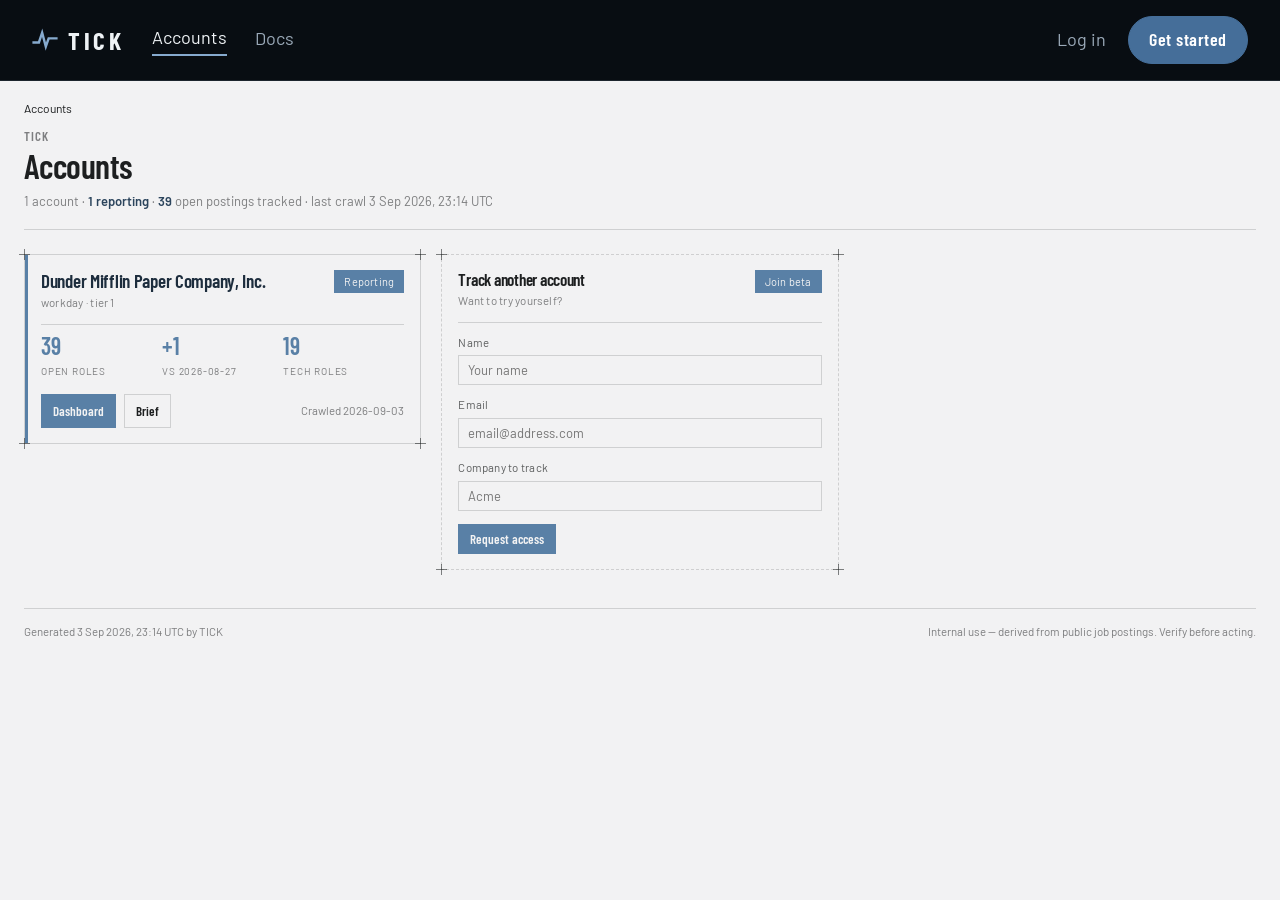
==== infra/site-static/demo/index.html @ 87855d36 "Refactor code structure for improved readability and maintainability" ====
<!DOCTYPE html>
<html lang="en">
<head>
<meta charset="utf-8">
<meta name="viewport" content="width=device-width, initial-scale=1">
<title>Demo | TICK</title>
<meta name="description" content="TICK tracks hiring signals across 1 account — 39 open postings, 1 reporting.">
<meta name="color-scheme" content="light">
<meta name="theme-color" content="#080d12">
<meta name="robots" content="noindex, nofollow">
<meta property="og:type" content="website">
<meta property="og:site_name" content="TICK">
<meta property="og:title" content="TICK — accounts">
<meta property="og:description" content="TICK tracks hiring signals across 1 account — 39 open postings, 1 reporting.">
<meta name="twitter:card" content="summary">
<link rel="icon" href="data:image/svg+xml,%3Csvg xmlns='http://www.w3.org/2000/svg' viewBox='0 0 32 32'%3E%3Cstyle%3E.p%7Bstroke:%23456e99%7D@media(prefers-color-scheme:dark)%7B.p%7Bstroke:%2386aace%7D%7D%3C/style%3E%3Cpath class='p' d='M2 19h6.5l4-12 4.5 17 3.5-10H30' fill='none' stroke-width='3' stroke-linejoin='miter' stroke-linecap='square'/%3E%3C/svg%3E">
<link rel="preconnect" href="https://fonts.googleapis.com">
<link rel="preconnect" href="https://fonts.gstatic.com" crossorigin>
<link rel="stylesheet" href="https://fonts.googleapis.com/css2?family=Barlow:wght@400;500;700&amp;family=Barlow+Condensed:wght@400;600&amp;display=swap">
<style>
:root{
  color-scheme:light;
  --color-bg:#f2f2f3;--color-surface:#e9e9ea;--color-text:#1d1f20;
  --color-accent:#5980a6;--color-divider:color-mix(in srgb,#1d1f20 16%,transparent);
  --color-accent-100:#eef6ff;--color-accent-700:#416180;--color-accent-800:#2c455d;--color-accent-900:#1d2d3d;
  --color-neutral-100:#f5f5f8;--color-neutral-500:#98989b;--color-neutral-800:#424244;
  --font-heading:"Barlow Condensed",system-ui,sans-serif;--font-body:"Barlow",system-ui,sans-serif;
}
*,*::before,*::after{box-sizing:border-box}
/* the UA rule for [hidden] is display:none, but any author display wins over it —
   .pager's display:flex kept the pager on screen after JS had hidden it */
[hidden]{display:none!important}
body{margin:0;background:var(--color-bg);color:var(--color-text);font-family:var(--font-body);font-size:15px;line-height:1.55}
h1,h2,h3,h4,h5,h6{font-family:var(--font-heading);font-weight:600;line-height:1.12;letter-spacing:-.015em;margin:0}
h6{font-size:13px;letter-spacing:.08em;text-transform:uppercase}
a{color:var(--color-accent);text-underline-offset:3px}
:focus-visible{outline:2px solid var(--color-accent);outline-offset:2px}
.text-muted{color:color-mix(in srgb,var(--color-text) 55%,transparent)}
.visually-hidden{position:absolute;width:1px;height:1px;margin:-1px;padding:0;overflow:hidden;
  clip:rect(0 0 0 0);clip-path:inset(50%);white-space:nowrap;border:0}
.skip-link{position:absolute;left:8px;top:-48px;z-index:10;padding:9px 14px;background:var(--color-accent-900);
  color:#fff;text-decoration:none;font-family:var(--font-heading);font-weight:600;font-size:14px;transition:top .12s}
.skip-link:focus{top:8px}
/* page title block: an eyebrow line above the h1, so the heading order stays h1 -> h2 */
.eyebrow{font-family:var(--font-heading);font-weight:600;font-size:13px;letter-spacing:.08em;
  text-transform:uppercase;line-height:1.12;margin:0}
.section-label{font-size:13px;letter-spacing:.08em;text-transform:uppercase}
.wrap{max-width:1280px;margin:0 auto;padding:0 24px 60px}
.wrap.narrow{max-width:940px}
/* menu bar: cloned from /tick (static), colors pinned to that page's palette */
.nav{display:flex;align-items:center;gap:28px;padding:16px 32px;
  background:#080d12;border-bottom:1px solid rgba(158,186,214,.14);margin-bottom:0;flex-wrap:wrap}
.nav-brand{display:inline-flex;align-items:center;gap:10px;font-family:var(--font-heading);font-weight:700;font-size:25px;letter-spacing:.14em;color:#eef2f5}
.nav-brand svg{display:block;width:26px;height:26px;flex:none;color:#86aace}
.nav-tabs{display:flex;align-items:center;gap:28px;flex-wrap:wrap}
.nav-tabs a{color:#9aa9b8;text-decoration:none;font-size:18px;padding-bottom:2px}
.nav-tabs a:hover{color:#eef2f5}
.nav-tabs a[aria-current='page']{color:#eef2f5;border-bottom:2px solid #86aace}
.nav-auth{margin-left:auto;display:flex;align-items:center;gap:20px}
.nav-login{font-family:var(--font-body);font-size:18px;color:#9aa9b8;background:none;border:0;padding:6px 2px;cursor:pointer;text-decoration:none;display:inline-block}
.nav-login:hover{color:#eef2f5}
.nav-cta{font-family:var(--font-heading);font-weight:600;font-size:18px;letter-spacing:.03em;text-decoration:none;
  background:#456e99;border:1px solid #456e99;border-radius:999px;padding:9px 20px;color:#fff}
.nav-cta:hover{background:#86aace;border-color:#86aace;color:#05061a}
.nav :focus-visible{outline-color:#eef2f5}
.nav :focus-visible{outline-color:#fff}
.crumb{display:flex;gap:8px;align-items:center;flex-wrap:wrap;font-size:12px;color:color-mix(in srgb,var(--color-text) 50%,transparent);margin:18px 0 12px}
.hdr{display:flex;align-items:flex-end;justify-content:space-between;gap:20px;flex-wrap:wrap;padding-bottom:18px;border-bottom:1px solid var(--color-divider)}
.blueprint{position:relative;border:1px solid var(--color-divider)}
.blueprint>.corner{position:absolute;width:11px;height:11px;color:color-mix(in srgb,var(--color-text) 55%,transparent)}
.blueprint>.corner::before,.blueprint>.corner::after{content:"";position:absolute;background:currentColor}
.blueprint>.corner::before{left:5px;top:0;width:1px;height:100%}
.blueprint>.corner::after{top:5px;left:0;width:100%;height:1px}
.blueprint>.corner.tl{top:-6px;left:-6px}.blueprint>.corner.tr{top:-6px;right:-6px}
.blueprint>.corner.bl{bottom:-6px;left:-6px}.blueprint>.corner.br{bottom:-6px;right:-6px}
.card{padding:15px 16px}
.tag{display:inline-flex;align-items:center;font-size:11px;letter-spacing:.02em;padding:3px 10px}
.row-flags{display:flex;flex-wrap:wrap;gap:5px;margin-top:5px}
.tag-flag{font-size:10px;padding:2px 8px}
.tag-accent{background:var(--color-accent-100);color:var(--color-accent-800)}
.tag-neutral{background:var(--color-neutral-100);color:var(--color-neutral-800)}
.tag-outline{border:1px solid var(--color-accent);color:var(--color-accent)}
.btn{display:inline-flex;align-items:center;justify-content:center;gap:7px;cursor:pointer;text-decoration:none;font-family:var(--font-heading);font-weight:600;font-size:14px;padding:8px 14px;border:1px solid var(--color-divider);background:transparent;color:var(--color-text)}
.btn-primary{background:var(--color-accent);color:var(--color-bg);border-color:var(--color-accent)}
.btn-primary:hover{background:var(--color-accent-700)}
.btn-secondary:hover{background:color-mix(in srgb,var(--color-text) 7%,transparent)}
.table{width:100%;border-collapse:collapse;font-size:13.5px}
.table th{text-align:left;font-size:11px;letter-spacing:.08em;text-transform:uppercase;color:color-mix(in srgb,var(--color-text) 60%,transparent);padding:8px;border-bottom:1px solid var(--color-divider)}
.table td{padding:8px;border-bottom:1px solid color-mix(in srgb,var(--color-text) 8%,transparent);vertical-align:top}
.table tbody tr:hover{background:color-mix(in srgb,var(--color-text) 4%,transparent)}
.stack-grid{display:grid;grid-template-columns:repeat(2,1fr);gap:14px}
.stack-row{display:flex;justify-content:space-between;gap:10px;font-size:13px}
.stat-row{display:flex;border-top:1px solid var(--color-divider);margin-top:12px}
.stat{flex:1;padding:9px 0 0}
.stat b{display:block;font-family:var(--font-heading);font-weight:600;font-size:24px;line-height:1}
.stat span{font-size:10px;letter-spacing:.08em;text-transform:uppercase;color:color-mix(in srgb,var(--color-text) 55%,transparent)}
.right-col{display:flex;flex-direction:column;gap:14px}
.grid{display:grid;grid-template-columns:7fr 4fr;gap:24px;margin-top:24px;align-items:start}
/* a grid item defaults to min-width:auto, so it refuses to shrink below the
   widest thing inside it — the roles table then pushed the whole page sideways
   instead of scrolling inside its own overflow-x container */
.grid>*,.right-col>*{min-width:0}
.grid.narrative{grid-template-columns:1fr 268px}
.cite{color:var(--color-accent-700);font-size:11px}
.prose p{margin:0 0 14px;font-size:15.5px;line-height:1.7;max-width:62ch}
.bar-track{height:6px;background:color-mix(in srgb,var(--color-text) 8%,transparent)}
.bar-fill{height:100%;background:var(--color-accent)}
.crumb a{color:inherit;text-decoration:none}
.crumb a:hover{color:var(--color-accent)}
/* min() keeps a 330px track from overflowing a 320px phone */
.acct-grid{display:grid;grid-template-columns:repeat(auto-fill,minmax(min(330px,100%),1fr));gap:20px;margin-top:24px;align-items:start}
.acct-head{display:flex;justify-content:space-between;align-items:flex-start;gap:12px}
.acct-name{font-family:var(--font-heading);font-weight:600;font-size:19px;line-height:1.15}
.acct-meta{font-size:11.5px;letter-spacing:.02em;margin-top:2px;overflow-wrap:anywhere}
.acct-grid>.card{display:flex;flex-direction:column}
/* inset rather than a real border: a 3px left border would shift the card's
   contents 2px and pull the blueprint corner marks out of alignment */
.acct-grid>.card.is-reporting{box-shadow:inset 3px 0 0 var(--color-accent)}
.acct-grid .stat b{color:var(--color-accent)}
.acct-grid .is-reporting .acct-name{color:var(--color-accent-900)}
.tag-solid{background:var(--color-accent);color:var(--color-bg)}
.acct-lede b{color:var(--color-accent-800);font-weight:600}
.acct-foot{display:flex;gap:8px;align-items:center;flex-wrap:wrap;margin-top:auto;padding-top:13px}
.btn-sm{font-size:13px;padding:6px 11px}
.acct-note{font-size:11.5px;line-height:1.5;margin:13px 0 0}
.chart-wrap{position:relative;margin:10px 0 4px}
.ch-svg{display:block;width:100%;height:auto;overflow:visible}
.ch-grid{stroke:color-mix(in srgb,var(--color-text) 13%,transparent);stroke-width:1;vector-effect:non-scaling-stroke}
.ch-line{fill:none;stroke:var(--color-accent);stroke-width:2;stroke-linejoin:round;stroke-linecap:round;vector-effect:non-scaling-stroke}
.ch-area{fill:var(--color-accent);opacity:.10}
.ch-hot{fill:var(--color-accent);stroke:var(--color-bg);stroke-width:2}
.ch-hair{stroke:color-mix(in srgb,var(--color-text) 32%,transparent);stroke-width:1;vector-effect:non-scaling-stroke}
.ch-tick{fill:color-mix(in srgb,var(--color-text) 55%,transparent);font-family:var(--font-body);font-size:10px;font-variant-numeric:tabular-nums}
.ch-hit{cursor:crosshair}
.ch-hit:focus-visible{outline:2px solid var(--color-accent);outline-offset:2px}
.spark{display:block;width:100%;height:auto;margin:8px 0 6px;overflow:visible}
.chart-tip{position:absolute;top:0;pointer-events:none;background:var(--color-bg);
  border:1px solid var(--color-divider);padding:5px 8px;font-size:11.5px;line-height:1.35;white-space:nowrap;z-index:2}
.chart-tip b{display:block;font-family:var(--font-heading);font-size:14px;color:var(--color-text)}
.chart-tip span{color:color-mix(in srgb,var(--color-text) 55%,transparent)}
.chart-tbl{margin-top:2px}
.chart-tbl summary{font-size:11px;color:color-mix(in srgb,var(--color-text) 55%,transparent);cursor:pointer}
.chart-tbl table{width:100%;border-collapse:collapse;margin-top:7px;font-size:11.5px}
.chart-tbl th,.chart-tbl td{text-align:left;padding:2px 0;border-bottom:1px solid var(--color-divider)}
.chart-tbl .num{text-align:right;font-variant-numeric:tabular-nums}
.acct-add{border-style:dashed}
.acct-add .acct-name{font-size:17px}
.acct-add label,.acct-add .acct-cmd-label{display:block;font-size:11.5px;letter-spacing:.02em;margin:11px 0 4px;
  color:color-mix(in srgb,var(--color-text) 70%,transparent)}
.acct-add input{font-family:var(--font-body);font-size:13px;padding:6px 9px;width:100%;
  background:var(--color-bg);color:var(--color-text);border:1px solid var(--color-divider)}
.acct-add input:focus-visible{outline:2px solid var(--color-accent);outline-offset:-1px}
.acct-add .acct-cmd-label{margin-bottom:0}
.acct-add code{display:block;font-size:11.5px;line-height:1.5;padding:9px 10px;margin-top:12px;
  font-family:ui-monospace,SFMono-Regular,"SF Mono",Menlo,Consolas,monospace;
  overflow-x:auto;white-space:pre;background:color-mix(in srgb,var(--color-text) 5%,transparent)}
.tbl-head{display:flex;align-items:center;justify-content:space-between;gap:14px;flex-wrap:wrap;margin-bottom:12px}
.tbl-controls{display:flex;align-items:center;gap:12px;flex-wrap:wrap}
.tbl-controls input[type=search]{font-family:var(--font-body);font-size:13px;padding:6px 10px;width:230px;max-width:100%;
  background:var(--color-bg);color:var(--color-text);border:1px solid var(--color-divider)}
.tbl-controls input[type=search]:focus-visible{outline:2px solid var(--color-accent);outline-offset:-1px}
.chk{display:inline-flex;align-items:center;gap:6px;font-size:12.5px;cursor:pointer;color:color-mix(in srgb,var(--color-text) 70%,transparent)}
.tbl-empty{margin:0;padding:14px;font-size:12.5px}
.pager{display:flex;align-items:center;gap:12px;margin-top:11px;flex-wrap:wrap}
.pager #page-status{font-size:12px;font-variant-numeric:tabular-nums}
.pager button[disabled]{opacity:.4;cursor:default}
.site-foot{border-top:1px solid var(--color-divider);margin-top:38px;padding-top:14px;
  display:flex;justify-content:space-between;gap:14px;flex-wrap:wrap;font-size:11.5px;line-height:1.5}
@media (max-width:980px){.grid,.grid.narrative{grid-template-columns:1fr}.stack-grid{grid-template-columns:1fr}}
@media (max-width:620px){
  .wrap{padding:0 16px 44px}
  .nav{gap:16px;padding:12px 20px}
  .nav-tabs{display:none}
  .nav-auth{gap:14px}
  .tbl-controls input[type=search]{width:100%}
  .hdr h1{font-size:26px!important}
}
@media (prefers-reduced-motion:reduce){
  *,*::before,*::after{animation-duration:.01ms!important;animation-iteration-count:1!important;
    transition-duration:.01ms!important;scroll-behavior:auto!important}
}
@media print{
  .nav,.skip-link,.crumb,.btn,.tbl-controls,.pager,.chart-tbl{display:none!important}
  body{background:#fff;font-size:11.5pt}
  .wrap{max-width:none;padding:0}
  .grid,.grid.narrative{grid-template-columns:1fr;gap:14px}
  .blueprint{border-color:#bbb}
  .prose p{max-width:none}
  a{color:inherit;text-decoration:none}
  .card,.blueprint{break-inside:avoid}
  tr,.site-foot{break-inside:avoid}
}
</style>
</head>
<body>
<a class="skip-link" href="#main">Skip to content</a>
<div class="nav"><a class="nav-brand" href="/" style="text-decoration:none"><svg viewBox="0 0 32 32" aria-hidden="true" focusable="false"><path d="M2 19h6.5l4-12 4.5 17 3.5-10H30" fill="none" stroke="currentColor" stroke-width="3" stroke-linejoin="miter" stroke-linecap="square"/></svg><span>TICK</span></a><div class="nav-tabs"><a href="/demo/" aria-current="page">Accounts</a><a href="/docs">Docs</a></div>
  <div class="nav-auth">
    <a class="nav-login" href="/login">Log in</a>
    <a class="nav-cta" href="/#access">Get started</a>
  </div>
</div>
<div class="wrap">
  <div class="crumb"><span style="color:var(--color-text)">Accounts</span></div>
  <main id="main">
  <div class="hdr">
    <div><p class="eyebrow text-muted">TICK</p><h1 style="font-size:34px;margin:3px 0">Accounts</h1>
      <p class="text-muted acct-lede" style="margin:6px 0 0;font-size:13px">1 account &middot; <b>1 reporting</b> &middot; <b>39</b> open postings tracked &middot; last crawl 3 Sep 2026, 23:14 UTC</p></div>
  </div>
  <div class="acct-grid"><div class="card blueprint is-reporting"><i class="corner tl"></i><i class="corner tr"></i><i class="corner bl"></i><i class="corner br"></i><div class="acct-head"><div><h2 class="acct-name">Dunder Mifflin Paper Company, Inc.</h2><div class="acct-meta text-muted">workday &middot; tier 1</div></div><span class="tag tag-solid" style="white-space:nowrap">Reporting</span></div><div class="stat-row"><div class="stat"><b>39</b><span>Open roles</span></div><div class="stat"><b>+1</b><span>vs 2026-08-27</span></div><div class="stat"><b>19</b><span>Tech roles</span></div></div><div class="acct-foot"><a class="btn btn-primary btn-sm" href="/demo/dunder-mifflin/dashboard">Dashboard</a><a class="btn btn-secondary btn-sm" href="/demo/dunder-mifflin/brief">Brief</a><span class="text-muted" style="margin-left:auto;font-size:11.5px">Crawled 2026-09-03</span></div></div><div class="card blueprint acct-add"><i class="corner tl"></i><i class="corner tr"></i><i class="corner bl"></i><i class="corner br"></i><div class="acct-head"><div><h2 class="acct-name">Track another account</h2><div class="acct-meta text-muted">Want to try yourself?</div></div><span class="tag tag-solid" style="white-space:nowrap">Join beta</span></div><div style="border-top:1px solid var(--color-divider);margin-top:12px"></div><form id="acct-form" novalidate><label for="acct-name-in">Name</label><input id="acct-name-in" type="text" placeholder="Your name" autocomplete="name" spellcheck="false" required><label for="acct-email-in">Email</label><input id="acct-email-in" type="email" placeholder="email@address.com" autocomplete="email" spellcheck="false" required><label for="acct-company-in">Company to track</label><input id="acct-company-in" type="text" placeholder="Acme" autocomplete="organization" spellcheck="false" required><div class="acct-foot"><button class="btn btn-primary btn-sm" type="submit" id="acct-submit">Request access</button><span id="acct-status" role="status" aria-live="polite" class="text-muted" style="font-size:11.5px;margin-left:auto"></span></div></form></div></div>
  </main>
  <footer class="site-foot text-muted"><span>Generated 3 Sep 2026, 23:14 UTC by TICK</span><span>Internal use &mdash; derived from public job postings. Verify before acting.</span></footer>
</div>
<script>
(function () {
  // Mirrors Pulp's WaitlistForm: POST {email, name, company, source} to the same
  // join-request endpoint. Only `email` is part of Pulp's contract; the rest ride
  // along, and an opaque response cannot confirm they were stored.
  // The demo is served from sembasolutions.com but the API lives on
  // pulp.sembasolutions.com, which returns no Access-Control-Allow-Origin - so
  // this uses mode:'no-cors'. That forbids a JSON content-type, but the handler
  // calls JSON.parse(event.body) without inspecting Content-Type, so a
  // text/plain body parses fine. The response is opaque by definition, so - as
  // Pulp itself does - any failure is treated the same as success.
  var ENDPOINT = 'https://pulp.sembasolutions.com/api/auth/join-request';
  var form = document.getElementById('acct-form');
  var name = document.getElementById('acct-name-in');
  var mail = document.getElementById('acct-email-in');
  var firm = document.getElementById('acct-company-in');
  var btn  = document.getElementById('acct-submit');
  var out  = document.getElementById('acct-status');
  if (!form || !name || !mail || !firm || !btn || !out) return;

  form.addEventListener('submit', function (e) {
    e.preventDefault();
    var person = name.value.trim();
    if (!person) {
      out.textContent = 'Enter your name.';
      name.focus();
      return;
    }
    var email = mail.value.trim().toLowerCase();
    if (!/^[^\s@]+@[^\s@]+\.[^\s@]+$/.test(email)) {
      out.textContent = 'Enter a valid email address.';
      mail.focus();
      return;
    }
    var company = firm.value.trim();
    if (!company) {
      out.textContent = 'Name the company you want TICK to track.';
      firm.focus();
      return;
    }
    btn.disabled = true; name.disabled = true; mail.disabled = true; firm.disabled = true;
    out.textContent = 'Sending…';
    fetch(ENDPOINT, {
      method: 'POST',
      mode: 'no-cors',
      body: JSON.stringify({ email: email, name: person, company: company, source: 'tick-demo' })
    })['then'](function () {
      // no-cors gives an opaque response, so this only means "the request left
      // the browser" - not that the server recorded it. That is the same
      // guarantee Pulp's own form offers.
      btn.textContent = 'Request received';
      out.textContent = 'You’re on the list ✓';
    })['catch'](function () {
      // A rejection IS meaningful: CSP block, DNS failure, offline, request
      // blocked by an extension. Never report success for one of these - that
      // is how a CSP block masqueraded as a working form.
      btn.disabled = false; name.disabled = false; mail.disabled = false; firm.disabled = false;
      out.textContent = 'Couldn’t send — please try again.';
    });
  });
})();
</script>
</body>
</html>
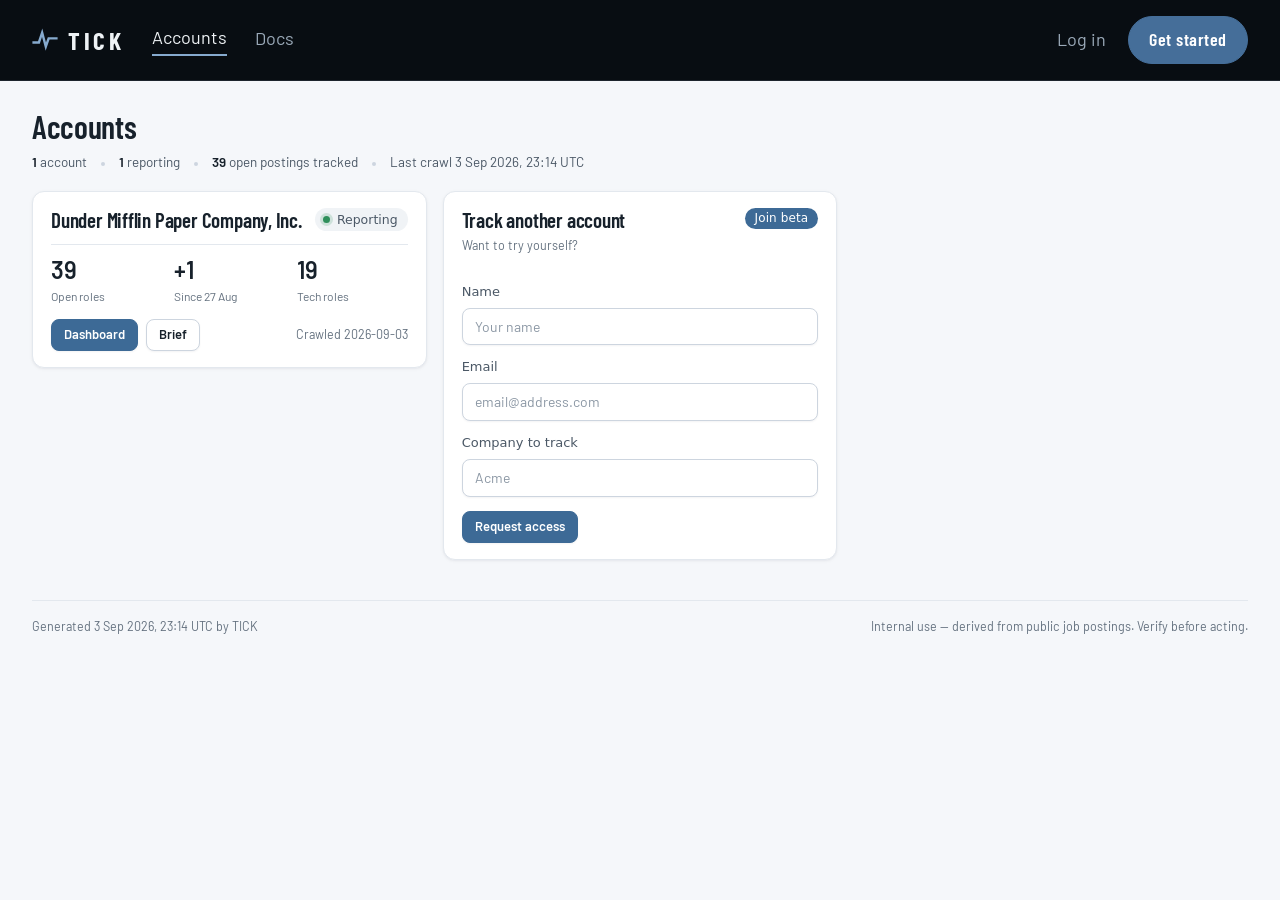
==== commit f6ba98fa: "Restyle /demo to match the app Rebuilt from the same fictional pages in the renderer's new layout an" ====
--- a/infra/site-static/demo/index.html
+++ b/infra/site-static/demo/index.html
@@ -20,34 +20,50 @@
 <style>
 :root{
   color-scheme:light;
-  --color-bg:#f2f2f3;--color-surface:#e9e9ea;--color-text:#1d1f20;
-  --color-accent:#5980a6;--color-divider:color-mix(in srgb,#1d1f20 16%,transparent);
-  --color-accent-100:#eef6ff;--color-accent-700:#416180;--color-accent-800:#2c455d;--color-accent-900:#1d2d3d;
-  --color-neutral-100:#f5f5f8;--color-neutral-500:#98989b;--color-neutral-800:#424244;
+  --color-bg:#f5f7fa;--color-surface:#fff;--color-surface-2:#f8fafc;
+  --color-text:#17212b;--color-text-2:#4b5866;--color-text-3:#64717f;
+  --color-border:#e3e8ee;--color-border-strong:#cdd5df;--color-divider:var(--color-border);
+  --color-accent:#3d6a96;--color-accent-100:#edf3f9;--color-accent-200:#d3e1ee;
+  --color-accent-700:#30577d;--color-accent-800:#264763;--color-accent-900:#1b3349;
+  --color-neutral-100:#f0f3f6;--color-neutral-500:#8b97a4;--color-neutral-800:#3c4652;
+  --color-live:#2f8f5b;--color-review:#c27c1a;
+  --radius:12px;--radius-sm:8px;
+  --shadow-sm:0 1px 2px rgba(16,24,40,.05);
+  --shadow:0 1px 2px rgba(16,24,40,.04),0 1px 4px rgba(16,24,40,.04);
+  --shadow-md:0 6px 18px rgba(16,24,40,.08),0 1px 3px rgba(16,24,40,.05);
+  --shadow-lg:0 24px 56px rgba(16,24,40,.2),0 2px 8px rgba(16,24,40,.06);
+  --ring:0 0 0 3px color-mix(in srgb,var(--color-accent) 24%,transparent);
   --font-heading:"Barlow Condensed",system-ui,sans-serif;--font-body:"Barlow",system-ui,sans-serif;
 }
 *,*::before,*::after{box-sizing:border-box}
 /* the UA rule for [hidden] is display:none, but any author display wins over it —
    .pager's display:flex kept the pager on screen after JS had hidden it */
 [hidden]{display:none!important}
-body{margin:0;background:var(--color-bg);color:var(--color-text);font-family:var(--font-body);font-size:15px;line-height:1.55}
-h1,h2,h3,h4,h5,h6{font-family:var(--font-heading);font-weight:600;line-height:1.12;letter-spacing:-.015em;margin:0}
-h6{font-size:13px;letter-spacing:.08em;text-transform:uppercase}
-a{color:var(--color-accent);text-underline-offset:3px}
+body{margin:0;background:var(--color-bg);color:var(--color-text);font-family:var(--font-body);font-size:15px;line-height:1.55;
+  -webkit-font-smoothing:antialiased;-moz-osx-font-smoothing:grayscale}
+h1,h2,h3,h4,h5,h6{font-family:var(--font-heading);font-weight:600;line-height:1.15;letter-spacing:-.01em;margin:0;text-wrap:balance}
+a{color:var(--color-accent);text-underline-offset:3px;text-decoration-thickness:1px}
+a:hover{color:var(--color-accent-700)}
 :focus-visible{outline:2px solid var(--color-accent);outline-offset:2px}
-.text-muted{color:color-mix(in srgb,var(--color-text) 55%,transparent)}
+.text-muted{color:var(--color-text-3)}
 .visually-hidden{position:absolute;width:1px;height:1px;margin:-1px;padding:0;overflow:hidden;
   clip:rect(0 0 0 0);clip-path:inset(50%);white-space:nowrap;border:0}
-.skip-link{position:absolute;left:8px;top:-48px;z-index:10;padding:9px 14px;background:var(--color-accent-900);
-  color:#fff;text-decoration:none;font-family:var(--font-heading);font-weight:600;font-size:14px;transition:top .12s}
+.skip-link{position:absolute;left:8px;top:-48px;z-index:10;padding:9px 14px;background:var(--color-accent-900);border-radius:var(--radius-sm);
+  color:#fff;text-decoration:none;font-weight:600;font-size:14px;transition:top .12s}
 .skip-link:focus{top:8px}
 /* page title block: an eyebrow line above the h1, so the heading order stays h1 -> h2 */
-.eyebrow{font-family:var(--font-heading);font-weight:600;font-size:13px;letter-spacing:.08em;
-  text-transform:uppercase;line-height:1.12;margin:0}
-.section-label{font-size:13px;letter-spacing:.08em;text-transform:uppercase}
-.wrap{max-width:1280px;margin:0 auto;padding:0 24px 60px}
-.wrap.narrow{max-width:940px}
-/* menu bar: cloned from /tick (static), colors pinned to that page's palette */
+.eyebrow{font-family:var(--font-body);font-weight:600;font-size:12.5px;letter-spacing:.08em;
+  text-transform:uppercase;line-height:1.2;margin:0;color:var(--color-accent)}
+.section-label{display:flex;align-items:center;gap:10px;margin:0;font-family:var(--font-heading);font-weight:600;
+  font-size:21px;letter-spacing:-.005em;color:var(--color-text)}
+.count{display:inline-flex;align-items:center;justify-content:center;min-width:26px;height:22px;padding:0 8px;
+  border-radius:999px;background:var(--color-neutral-100);color:var(--color-text-2);font-family:var(--font-body);
+  font-size:12.5px;font-weight:600;letter-spacing:0;font-variant-numeric:tabular-nums}
+.wrap{max-width:1280px;margin:0 auto;padding:0 32px 64px}
+.wrap.narrow{max-width:1040px}
+/* menu bar: cloned from /tick (static), colors pinned to that page's palette.
+   The source of truth for the app's bar too: tools/tick_insights_report.py
+   carries a twin (_nav, _STYLE). Change both — see CLAUDE.md. */
 .nav{display:flex;align-items:center;gap:28px;padding:16px 32px;
   background:#080d12;border-bottom:1px solid rgba(158,186,214,.14);margin-bottom:0;flex-wrap:wrap}
 .nav-brand{display:inline-flex;align-items:center;gap:10px;font-family:var(--font-heading);font-weight:700;font-size:25px;letter-spacing:.14em;color:#eef2f5}
@@ -64,132 +80,403 @@
 .nav-cta:hover{background:#86aace;border-color:#86aace;color:#05061a}
 .nav :focus-visible{outline-color:#eef2f5}
 .nav :focus-visible{outline-color:#fff}
-.crumb{display:flex;gap:8px;align-items:center;flex-wrap:wrap;font-size:12px;color:color-mix(in srgb,var(--color-text) 50%,transparent);margin:18px 0 12px}
-.hdr{display:flex;align-items:flex-end;justify-content:space-between;gap:20px;flex-wrap:wrap;padding-bottom:18px;border-bottom:1px solid var(--color-divider)}
-.blueprint{position:relative;border:1px solid var(--color-divider)}
-.blueprint>.corner{position:absolute;width:11px;height:11px;color:color-mix(in srgb,var(--color-text) 55%,transparent)}
-.blueprint>.corner::before,.blueprint>.corner::after{content:"";position:absolute;background:currentColor}
-.blueprint>.corner::before{left:5px;top:0;width:1px;height:100%}
-.blueprint>.corner::after{top:5px;left:0;width:100%;height:1px}
-.blueprint>.corner.tl{top:-6px;left:-6px}.blueprint>.corner.tr{top:-6px;right:-6px}
-.blueprint>.corner.bl{bottom:-6px;left:-6px}.blueprint>.corner.br{bottom:-6px;right:-6px}
-.card{padding:15px 16px}
-.tag{display:inline-flex;align-items:center;font-size:11px;letter-spacing:.02em;padding:3px 10px}
-.row-flags{display:flex;flex-wrap:wrap;gap:5px;margin-top:5px}
-.tag-flag{font-size:10px;padding:2px 8px}
+.crumb{display:flex;gap:8px;align-items:center;flex-wrap:wrap;font-size:13px;color:var(--color-text-3);margin:18px 0 8px}
+.crumb a{color:inherit;text-decoration:none}
+.crumb a:hover{color:var(--color-accent)}
+.crumb .here{color:var(--color-text);font-weight:500}
+.hdr{display:flex;align-items:center;justify-content:space-between;gap:12px 24px;flex-wrap:wrap;padding:0 0 18px}
+.hdr-top{padding-top:28px}
+.hdr-actions{display:flex;align-items:center;gap:8px;flex-wrap:wrap}
+.hdr h1{font-size:32px;line-height:1.1;margin:0}
+.hdr .eyebrow+h1{margin-top:4px}
+.hdr-sub{margin:10px 0 0;font-size:14.5px;line-height:1.55;color:var(--color-text-2);max-width:74ch}
+.hdr-meta{display:flex;align-items:center;flex-wrap:wrap;gap:6px 14px;margin:8px 0 0;font-size:13.5px;color:var(--color-text-2)}
+.hdr-meta>*+*::before{content:"";display:inline-block;width:4px;height:4px;border-radius:50%;background:var(--color-border-strong);
+  margin-right:14px;vertical-align:middle}
+.blueprint{position:relative;background:var(--color-surface);border:1px solid var(--color-border);border-radius:var(--radius);box-shadow:var(--shadow)}
+.card{padding:16px 18px}
+.card-head{display:flex;justify-content:space-between;align-items:flex-start;gap:12px;margin-bottom:10px}
+.card-title{font-family:var(--font-heading);font-weight:600;font-size:19px;line-height:1.2;margin:0}
+.card-sub{display:block;margin:3px 0 0;font-size:13px;line-height:1.45;color:var(--color-text-3)}
+.note{margin:10px 0 0;font-size:12.5px;line-height:1.55;color:var(--color-text-3)}
+.empty{margin:0;font-size:13.5px;line-height:1.55;color:var(--color-text-3)}
+.tag{display:inline-flex;align-items:center;gap:6px;font-size:12px;font-weight:500;line-height:1.45;letter-spacing:.01em;
+  padding:2px 10px;border-radius:999px;white-space:nowrap}
+.row-flags{display:flex;flex-wrap:wrap;gap:6px;margin-top:6px}
+/* in a table row the flags follow the title: the tables run full width, so a
+   flag on its own line only made every flagged row taller */
+.table .row-flags{display:inline-flex;margin:0 0 0 8px;vertical-align:1px}
+.tag-flag{font-size:11.5px;padding:1px 8px}
 .tag-accent{background:var(--color-accent-100);color:var(--color-accent-800)}
 .tag-neutral{background:var(--color-neutral-100);color:var(--color-neutral-800)}
-.tag-outline{border:1px solid var(--color-accent);color:var(--color-accent)}
-.btn{display:inline-flex;align-items:center;justify-content:center;gap:7px;cursor:pointer;text-decoration:none;font-family:var(--font-heading);font-weight:600;font-size:14px;padding:8px 14px;border:1px solid var(--color-divider);background:transparent;color:var(--color-text)}
-.btn-primary{background:var(--color-accent);color:var(--color-bg);border-color:var(--color-accent)}
-.btn-primary:hover{background:var(--color-accent-700)}
-.btn-secondary:hover{background:color-mix(in srgb,var(--color-text) 7%,transparent)}
-.table{width:100%;border-collapse:collapse;font-size:13.5px}
-.table th{text-align:left;font-size:11px;letter-spacing:.08em;text-transform:uppercase;color:color-mix(in srgb,var(--color-text) 60%,transparent);padding:8px;border-bottom:1px solid var(--color-divider)}
-.table td{padding:8px;border-bottom:1px solid color-mix(in srgb,var(--color-text) 8%,transparent);vertical-align:top}
-.table tbody tr:hover{background:color-mix(in srgb,var(--color-text) 4%,transparent)}
-.stack-grid{display:grid;grid-template-columns:repeat(2,1fr);gap:14px}
-.stack-row{display:flex;justify-content:space-between;gap:10px;font-size:13px}
-.stat-row{display:flex;border-top:1px solid var(--color-divider);margin-top:12px}
-.stat{flex:1;padding:9px 0 0}
-.stat b{display:block;font-family:var(--font-heading);font-weight:600;font-size:24px;line-height:1}
-.stat span{font-size:10px;letter-spacing:.08em;text-transform:uppercase;color:color-mix(in srgb,var(--color-text) 55%,transparent)}
-.right-col{display:flex;flex-direction:column;gap:14px}
-.grid{display:grid;grid-template-columns:7fr 4fr;gap:24px;margin-top:24px;align-items:start}
+.tag-outline{border:1px solid var(--color-accent-200);color:var(--color-accent-800);background:var(--color-surface)}
+.tag-solid{background:var(--color-accent);color:#fff}
+.tag-mine{background:var(--color-accent-900);color:#fff}
+/* account state: a dot beside the word, so state is never told by color alone */
+.status{display:inline-flex;align-items:center;gap:7px;font-size:12.5px;font-weight:500;color:var(--color-text-2);white-space:nowrap;
+  padding:2px 10px 2px 8px;border-radius:999px;background:var(--color-neutral-100)}
+.status::before{content:"";width:7px;height:7px;border-radius:50%;background:var(--color-neutral-500)}
+.status-live::before{background:var(--color-live);box-shadow:0 0 0 3px color-mix(in srgb,var(--color-live) 18%,transparent)}
+.status-review::before{background:var(--color-review)}
+.btn{display:inline-flex;align-items:center;justify-content:center;gap:8px;min-height:38px;padding:0 16px;cursor:pointer;
+  text-decoration:none;font-family:var(--font-body);font-weight:600;font-size:14px;line-height:1.2;border-radius:var(--radius-sm);
+  border:1px solid var(--color-border-strong);background:var(--color-surface);color:var(--color-text);box-shadow:var(--shadow-sm);
+  transition:background .12s,border-color .12s,color .12s,box-shadow .12s}
+.btn:hover{color:var(--color-text)}
+.btn-primary{background:var(--color-accent);color:#fff;border-color:var(--color-accent)}
+.btn-primary:hover{background:var(--color-accent-700);border-color:var(--color-accent-700);color:#fff}
+.btn-secondary:hover{background:var(--color-surface-2);border-color:var(--color-neutral-500)}
+.btn-sm{min-height:32px;padding:0 12px;font-size:13px}
+.btn[disabled]{opacity:.5;cursor:default}
+.btn-link{font:inherit;font-size:13px;font-weight:500;background:none;border:0;padding:0;color:var(--color-accent);cursor:pointer;
+  text-decoration:underline;text-underline-offset:3px}
+/* every text field in the app shares one look */
+.tbl-controls input[type=search],.my-terms-form input,.acct-add input,.acct-add textarea,
+.pgrid input[type=text],.pgrid textarea,.pgrid select{font-family:var(--font-body);font-size:14px;line-height:1.4;padding:8px 12px;
+  background:var(--color-surface);color:var(--color-text);border:1px solid var(--color-border-strong);border-radius:var(--radius-sm);
+  box-shadow:var(--shadow-sm);transition:border-color .12s,box-shadow .12s}
+.tbl-controls input[type=search]:focus-visible,.my-terms-form input:focus-visible,.acct-add input:focus-visible,
+.acct-add textarea:focus-visible,.pgrid input:focus-visible,.pgrid textarea:focus-visible,.pgrid select:focus-visible{
+  outline:none;border-color:var(--color-accent);box-shadow:var(--ring)}
+::placeholder{color:var(--color-neutral-500)}
+.table{width:100%;border-collapse:separate;border-spacing:0;font-size:14px}
+.table th{text-align:left;font-size:12px;font-weight:600;letter-spacing:.04em;text-transform:uppercase;color:var(--color-text-3);
+  padding:9px 14px;background:var(--color-surface-2);border-bottom:1px solid var(--color-border);white-space:nowrap}
+.table td{padding:10px 14px;border-bottom:1px solid var(--color-border);vertical-align:top}
+.table tbody tr:last-child td{border-bottom:0}
+.table tbody tr{transition:background .1s}
+.table tbody tr:hover{background:var(--color-surface-2)}
+.table td>a{color:var(--color-accent-800);font-weight:600;text-decoration:none}
+.table td>a:hover{color:var(--color-accent);text-decoration:underline}
+.table .num{text-align:right;font-variant-numeric:tabular-nums}
+.table td.nowrap{white-space:nowrap;font-variant-numeric:tabular-nums}
+.tbl-wrap{overflow-x:auto}
+/* the stack's buckets are columns of one card: an empty bucket is a short
+   column, not a card standing half empty beside a full one */
+.stack-card{display:grid;grid-auto-flow:column;grid-auto-columns:minmax(0,1fr);margin-top:12px}
+.stack-col{padding:16px 18px;min-width:0}
+.stack-col+.stack-col{border-left:1px solid var(--color-border)}
+/* a bucket with the card to itself (a first crawl, or an empty neighbour)
+   flows its terms into two columns rather than one long one */
+.stack-list.wide{display:block;columns:2;column-gap:36px}
+.stack-list.wide .stack-row{break-inside:avoid;border-top:0;border-bottom:1px solid var(--color-border);padding:6px 0}
+.stack-list{display:flex;flex-direction:column}
+.stack-row{display:grid;grid-template-columns:minmax(0,1fr) 72px minmax(96px,auto);align-items:center;gap:14px;
+  padding:6px 0;border-top:1px solid var(--color-border);font-size:14px}
+.stack-row:first-child{border-top:0;padding-top:2px}
+.stack-meta{font-size:12.5px;color:var(--color-text-3);text-align:right;white-space:nowrap;font-variant-numeric:tabular-nums}
+/* a term's share of the busiest term's postings: one hue, the track a lighter step of it */
+.meter{height:6px;border-radius:999px;background:var(--color-accent-100);overflow:hidden}
+.meter>i{display:block;height:100%;border-radius:999px;background:var(--color-accent)}
+/* the headline figures: one card, its cells split by hairlines */
+.kpis{display:grid;grid-template-columns:repeat(4,minmax(0,1fr));margin:0 0 16px}
+.kpi{padding:13px 18px;border-left:1px solid var(--color-border);min-width:0}
+.kpi:first-child{border-left:0}
+.kpi-label{display:block;font-size:13px;font-weight:500;color:var(--color-text-2)}
+.kpi-value{display:block;font-family:var(--font-body);font-weight:600;font-size:28px;line-height:1.1;letter-spacing:-.02em;margin-top:3px}
+.kpi-sub{display:flex;align-items:center;gap:6px;flex-wrap:wrap;margin-top:4px;font-size:12.5px;color:var(--color-text-3)}
+.delta{display:inline-flex;align-items:center;padding:1px 8px;border-radius:999px;font-size:12px;font-weight:600;
+  font-variant-numeric:tabular-nums;background:var(--color-neutral-100);color:var(--color-neutral-800)}
+.delta.up{background:var(--color-accent-100);color:var(--color-accent-800)}
+.stat-row{display:grid;grid-template-columns:repeat(3,minmax(0,1fr));gap:12px;border-top:1px solid var(--color-border);margin-top:12px;padding-top:12px}
+.stat b{display:block;font-family:var(--font-body);font-weight:600;font-size:24px;line-height:1.1;letter-spacing:-.01em}
+.stat span{display:block;margin-top:3px;font-size:12px;color:var(--color-text-3)}
+.right-col{display:flex;flex-direction:column;gap:16px}
+.grid{display:grid;grid-template-columns:minmax(0,7fr) minmax(0,4fr);gap:16px;align-items:start}
 /* a grid item defaults to min-width:auto, so it refuses to shrink below the
    widest thing inside it — the roles table then pushed the whole page sideways
    instead of scrolling inside its own overflow-x container */
 .grid>*,.right-col>*{min-width:0}
-.grid.narrative{grid-template-columns:1fr 268px}
-.cite{color:var(--color-accent-700);font-size:11px}
-.prose p{margin:0 0 14px;font-size:15.5px;line-height:1.7;max-width:62ch}
-.bar-track{height:6px;background:color-mix(in srgb,var(--color-text) 8%,transparent)}
-.bar-fill{height:100%;background:var(--color-accent)}
+.grid.narrative{grid-template-columns:minmax(0,1fr) 300px;gap:24px}
+.section{margin-top:28px}
+.kv{display:flex;flex-direction:column;font-size:13.5px}
+.kv>div{display:flex;justify-content:space-between;align-items:baseline;gap:12px;padding:6px 0;border-top:1px solid var(--color-border)}
+.kv>div:first-child{border-top:0;padding-top:0}
+.kv>div:last-child{padding-bottom:0}
+.kv>div>:first-child{color:var(--color-text-3)}
+.kv>div>:last-child{font-weight:600;text-align:right;font-variant-numeric:tabular-nums;overflow-wrap:anywhere}
+.list-rows{display:flex;flex-direction:column}
+.list-rows>div{padding:8px 0;border-top:1px solid var(--color-border)}
+.list-rows>div:first-child{border-top:0;padding-top:0}
+.list-rows a{font-weight:600;color:var(--color-accent-800);text-decoration:none;font-size:14px}
+.list-rows a:hover{color:var(--color-accent);text-decoration:underline}
+.list-rows span{display:block;font-size:12.5px;color:var(--color-text-3);margin-top:1px}
+.cite{font-size:11px;color:var(--color-accent-800)}
+sup.cite{line-height:0;margin-left:1px}
+sup.cite a{padding:0 2px;border-radius:4px;color:var(--color-accent);font-size:11px;font-weight:700;
+  text-decoration:none;font-variant-numeric:tabular-nums;transition:background .12s,color .12s}
+sup.cite a:hover{background:var(--color-accent-100);color:var(--color-accent-800)}
+.prose p{margin:0 0 16px;font-size:16.5px;line-height:1.75;max-width:68ch}
+.prose p:last-child{margin-bottom:0}
+.paper{padding:24px 28px}
 .crumb a{color:inherit;text-decoration:none}
-.crumb a:hover{color:var(--color-accent)}
-/* min() keeps a 330px track from overflowing a 320px phone */
-.acct-grid{display:grid;grid-template-columns:repeat(auto-fill,minmax(min(330px,100%),1fr));gap:20px;margin-top:24px;align-items:start}
-.acct-head{display:flex;justify-content:space-between;align-items:flex-start;gap:12px}
-.acct-name{font-family:var(--font-heading);font-weight:600;font-size:19px;line-height:1.15}
-.acct-meta{font-size:11.5px;letter-spacing:.02em;margin-top:2px;overflow-wrap:anywhere}
-.acct-grid>.card{display:flex;flex-direction:column}
-/* inset rather than a real border: a 3px left border would shift the card's
-   contents 2px and pull the blueprint corner marks out of alignment */
-.acct-grid>.card.is-reporting{box-shadow:inset 3px 0 0 var(--color-accent)}
-.acct-grid .stat b{color:var(--color-accent)}
-.acct-grid .is-reporting .acct-name{color:var(--color-accent-900)}
-.tag-solid{background:var(--color-accent);color:var(--color-bg)}
-.acct-lede b{color:var(--color-accent-800);font-weight:600}
-.acct-foot{display:flex;gap:8px;align-items:center;flex-wrap:wrap;margin-top:auto;padding-top:13px}
-.btn-sm{font-size:13px;padding:6px 11px}
-.acct-note{font-size:11.5px;line-height:1.5;margin:13px 0 0}
-.chart-wrap{position:relative;margin:10px 0 4px}
-.ch-svg{display:block;width:100%;height:auto;overflow:visible}
-.ch-grid{stroke:color-mix(in srgb,var(--color-text) 13%,transparent);stroke-width:1;vector-effect:non-scaling-stroke}
+/* min() keeps a 340px track from overflowing a 320px phone */
+.acct-grid{display:grid;grid-template-columns:repeat(auto-fill,minmax(min(320px,100%),1fr));gap:16px;align-items:stretch}
+.acct-head{display:flex;justify-content:space-between;align-items:flex-start;gap:12px;margin-bottom:12px}
+.acct-name{font-family:var(--font-heading);font-weight:600;font-size:21px;line-height:1.15}
+.acct-name a{color:inherit;text-decoration:none}
+.acct-name a:hover{color:var(--color-accent)}
+.acct-meta{font-size:12.5px;margin-top:4px;color:var(--color-text-3);overflow-wrap:anywhere}
+.acct-add:not([open]){align-self:start}
+.acct-grid>.card{display:flex;flex-direction:column;transition:box-shadow .15s,border-color .15s}
+.acct-grid>.card.is-reporting:hover{border-color:var(--color-border-strong);box-shadow:var(--shadow-md)}
+.acct-lede b{color:var(--color-text);font-weight:600}
+.acct-foot{display:flex;gap:8px;align-items:center;flex-wrap:wrap;margin-top:auto;padding-top:14px}
+/* cards in a row share a height; figures and buttons sit at the bottom, so
+   they line up across the row whatever the length of each name */
+.acct-grid>.card>.stat-row{margin-top:auto}
+.acct-grid>.card>.stat-row+.acct-foot{margin-top:0}
+.acct-foot .acct-when{margin-left:auto;font-size:12.5px;color:var(--color-text-3)}
+.acct-note{font-size:13px;line-height:1.55;margin:14px 0 0;color:var(--color-text-3)}
+/* the request tile: closed, a quiet dashed card; opened, the form */
+.acct-add{background:transparent;border:1.5px dashed var(--color-border-strong);box-shadow:none;padding:0}
+.acct-add[open]{background:var(--color-surface);border-style:solid;border-width:1px;border-color:var(--color-border);box-shadow:var(--shadow)}
+.acct-add>summary{display:flex;align-items:center;gap:14px;padding:16px 18px;cursor:pointer;list-style:none;border-radius:var(--radius)}
+.acct-add>summary::-webkit-details-marker{display:none}
+.acct-add>summary:hover .acct-plus{background:var(--color-accent);color:#fff;border-color:var(--color-accent)}
+.acct-plus{display:inline-flex;align-items:center;justify-content:center;flex:none;width:40px;height:40px;border-radius:50%;
+  border:1px solid var(--color-border-strong);background:var(--color-surface);color:var(--color-accent);font-size:22px;line-height:1;
+  transition:background .12s,color .12s,border-color .12s}
+.acct-add[open] .acct-plus{transform:rotate(45deg)}
+.acct-add form{padding:0 18px 16px}
+.acct-add label{display:block;font-size:13px;font-weight:500;margin:14px 0 6px;color:var(--color-text-2)}
+.acct-add label:first-of-type{margin-top:0}
+.acct-add input,.acct-add textarea{width:100%}
+.acct-add textarea{resize:vertical;min-height:64px}
+.acct-add .acct-status{font-size:13px}
+.chart-wrap{position:relative;margin:4px 0 0}
+/* the plot stretches to the card, so its strokes do not scale (vector-effect)
+   and its labels and dots are HTML laid over it by percentage: text stays
+   legible at any width, where a scaled viewBox shrank it to 5px on a phone */
+.ch-frame{padding:8px 30px 28px 34px}
+.ch-plot{position:relative;height:200px}
+.ch-svg{position:absolute;inset:0;display:block;width:100%;height:100%;overflow:visible}
+.ch-grid{stroke:var(--color-border);stroke-width:1;vector-effect:non-scaling-stroke}
+.ch-base{stroke:var(--color-border-strong);stroke-width:1;vector-effect:non-scaling-stroke}
 .ch-line{fill:none;stroke:var(--color-accent);stroke-width:2;stroke-linejoin:round;stroke-linecap:round;vector-effect:non-scaling-stroke}
-.ch-area{fill:var(--color-accent);opacity:.10}
-.ch-hot{fill:var(--color-accent);stroke:var(--color-bg);stroke-width:2}
-.ch-hair{stroke:color-mix(in srgb,var(--color-text) 32%,transparent);stroke-width:1;vector-effect:non-scaling-stroke}
-.ch-tick{fill:color-mix(in srgb,var(--color-text) 55%,transparent);font-family:var(--font-body);font-size:10px;font-variant-numeric:tabular-nums}
+.ch-area{fill:var(--color-accent);opacity:.1}
+.ch-hair{stroke:var(--color-neutral-500);stroke-width:1;vector-effect:non-scaling-stroke}
+.ch-dot{position:absolute;width:10px;height:10px;margin:-5px 0 0 -5px;border-radius:50%;background:var(--color-accent);
+  box-shadow:0 0 0 2px var(--color-surface);pointer-events:none}
+.ch-ylab,.ch-xlab,.ch-endlab{position:absolute;font-size:12px;line-height:1;color:var(--color-text-3);font-variant-numeric:tabular-nums;
+  white-space:nowrap;pointer-events:none}
+.ch-ylab{left:-10px;transform:translate(-100%,-50%)}
+.ch-xlab{top:100%;margin-top:10px;transform:translateX(-50%)}
+.ch-xlab.first{transform:none}
+.ch-endlab{margin-left:10px;transform:translateY(-50%);font-weight:600;color:var(--color-text)}
 .ch-hit{cursor:crosshair}
 .ch-hit:focus-visible{outline:2px solid var(--color-accent);outline-offset:2px}
-.spark{display:block;width:100%;height:auto;margin:8px 0 6px;overflow:visible}
-.chart-tip{position:absolute;top:0;pointer-events:none;background:var(--color-bg);
-  border:1px solid var(--color-divider);padding:5px 8px;font-size:11.5px;line-height:1.35;white-space:nowrap;z-index:2}
-.chart-tip b{display:block;font-family:var(--font-heading);font-size:14px;color:var(--color-text)}
-.chart-tip span{color:color-mix(in srgb,var(--color-text) 55%,transparent)}
-.chart-tbl{margin-top:2px}
-.chart-tbl summary{font-size:11px;color:color-mix(in srgb,var(--color-text) 55%,transparent);cursor:pointer}
-.chart-tbl table{width:100%;border-collapse:collapse;margin-top:7px;font-size:11.5px}
-.chart-tbl th,.chart-tbl td{text-align:left;padding:2px 0;border-bottom:1px solid var(--color-divider)}
+.spark{display:block;width:100%;height:auto;margin:10px 0 8px;overflow:visible}
+.chart-tip{position:absolute;top:0;left:0;pointer-events:none;background:var(--color-surface);border:1px solid var(--color-border);
+  border-radius:var(--radius-sm);box-shadow:var(--shadow-md);padding:7px 10px;font-size:12px;line-height:1.35;white-space:nowrap;z-index:2}
+.chart-tip b{display:block;font-size:15px;font-weight:600;color:var(--color-text)}
+.chart-tip span{color:var(--color-text-3)}
+.chart-tbl{margin-top:6px}
+.chart-tbl summary{font-size:12.5px;color:var(--color-text-3);cursor:pointer}
+.chart-tbl summary:hover{color:var(--color-accent)}
+.chart-tbl table{width:100%;border-collapse:collapse;margin-top:8px;font-size:12.5px}
+.chart-tbl th,.chart-tbl td{text-align:left;padding:4px 0;border-bottom:1px solid var(--color-border)}
 .chart-tbl .num{text-align:right;font-variant-numeric:tabular-nums}
-.acct-add{border-style:dashed}
-.acct-add .acct-name{font-size:17px}
-.acct-add label,.acct-add .acct-cmd-label{display:block;font-size:11.5px;letter-spacing:.02em;margin:11px 0 4px;
-  color:color-mix(in srgb,var(--color-text) 70%,transparent)}
-.acct-add input{font-family:var(--font-body);font-size:13px;padding:6px 9px;width:100%;
-  background:var(--color-bg);color:var(--color-text);border:1px solid var(--color-divider)}
-.acct-add input:focus-visible{outline:2px solid var(--color-accent);outline-offset:-1px}
-.acct-add .acct-cmd-label{margin-bottom:0}
-.acct-add code{display:block;font-size:11.5px;line-height:1.5;padding:9px 10px;margin-top:12px;
-  font-family:ui-monospace,SFMono-Regular,"SF Mono",Menlo,Consolas,monospace;
-  overflow-x:auto;white-space:pre;background:color-mix(in srgb,var(--color-text) 5%,transparent)}
-.tbl-head{display:flex;align-items:center;justify-content:space-between;gap:14px;flex-wrap:wrap;margin-bottom:12px}
+.chart-foot{display:flex;justify-content:space-between;align-items:center;gap:10px;flex-wrap:wrap;margin-top:12px;padding-top:12px;
+  border-top:1px solid var(--color-border);font-size:13px;color:var(--color-text-3)}
+.tbl-head{display:flex;align-items:center;justify-content:space-between;gap:10px 16px;flex-wrap:wrap;margin-bottom:10px}
 .tbl-controls{display:flex;align-items:center;gap:12px;flex-wrap:wrap}
-.tbl-controls input[type=search]{font-family:var(--font-body);font-size:13px;padding:6px 10px;width:230px;max-width:100%;
-  background:var(--color-bg);color:var(--color-text);border:1px solid var(--color-divider)}
-.tbl-controls input[type=search]:focus-visible{outline:2px solid var(--color-accent);outline-offset:-1px}
-.chk{display:inline-flex;align-items:center;gap:6px;font-size:12.5px;cursor:pointer;color:color-mix(in srgb,var(--color-text) 70%,transparent)}
-.tbl-empty{margin:0;padding:14px;font-size:12.5px}
-.pager{display:flex;align-items:center;gap:12px;margin-top:11px;flex-wrap:wrap}
-.pager #page-status{font-size:12px;font-variant-numeric:tabular-nums}
-.pager button[disabled]{opacity:.4;cursor:default}
-.site-foot{border-top:1px solid var(--color-divider);margin-top:38px;padding-top:14px;
-  display:flex;justify-content:space-between;gap:14px;flex-wrap:wrap;font-size:11.5px;line-height:1.5}
-@media (max-width:980px){.grid,.grid.narrative{grid-template-columns:1fr}.stack-grid{grid-template-columns:1fr}}
+.tbl-controls input[type=search]{width:290px;max-width:100%;padding-left:36px;
+  background:var(--color-surface) url("data:image/svg+xml,%3Csvg xmlns='http://www.w3.org/2000/svg' viewBox='0 0 24 24' fill='none' stroke='%2364717f' stroke-width='2' stroke-linecap='round'%3E%3Ccircle cx='11' cy='11' r='6.5'/%3E%3Cpath d='M20 20l-4.2-4.2'/%3E%3C/svg%3E") no-repeat 12px center/16px}
+.chk{display:inline-flex;align-items:center;gap:8px;font-size:13px;cursor:pointer;color:var(--color-text-2)}
+.chk input{accent-color:var(--color-accent);width:15px;height:15px;margin:0}
+/* filters and the persona's buyer boxes read as pills; the checkbox stays the control */
+.tbl-filters .chk,.pchecks .chk{padding:5px 12px 5px 10px;border:1px solid var(--color-border-strong);border-radius:999px;
+  background:var(--color-surface);transition:background .12s,border-color .12s,color .12s}
+.tbl-filters .chk:hover,.pchecks .chk:hover{border-color:var(--color-neutral-500)}
+.tbl-filters .chk:has(input:checked),.pchecks .chk:has(input:checked){background:var(--color-accent-100);border-color:var(--color-accent);color:var(--color-accent-800)}
+.chk:has(input:focus-visible){outline:2px solid var(--color-accent);outline-offset:2px}
+.chk-n{display:inline-flex;align-items:center;justify-content:center;min-width:22px;height:19px;padding:0 6px;border-radius:999px;
+  background:var(--color-neutral-100);color:var(--color-text-2);font-size:11.5px;font-weight:600;font-variant-numeric:tabular-nums}
+.chk:has(input:checked) .chk-n{background:var(--color-surface);color:var(--color-accent-800)}
+.tbl-filters{display:flex;align-items:center;gap:8px;flex-wrap:wrap;margin:0 0 10px}
+.tbl-filters .btn-link{margin-left:6px}
+.filter-chip{display:inline-flex;align-items:center;gap:2px;font-size:13px;font-weight:500;padding:4px 4px 4px 12px;border-radius:999px;
+  background:var(--color-accent-900);color:#fff}
+.chip-x{font:inherit;font-size:16px;line-height:1;background:none;border:0;padding:0 6px;cursor:pointer;color:inherit;border-radius:999px}
+.chip-x:hover{background:rgba(255,255,255,.18)}
+/* sortable headers: the button is added by the table script, so with JS off a
+   header is plain text rather than a control that does nothing */
+.th-sort{font:inherit;letter-spacing:inherit;text-transform:inherit;color:inherit;background:none;border:0;
+  padding:0;cursor:pointer;white-space:nowrap;text-align:inherit}
+.th-sort:hover,.table th[aria-sort=ascending],.table th[aria-sort=descending]{color:var(--color-text)}
+.table th[aria-sort=ascending] .th-sort::after{content:" \2191"}
+.table th[aria-sort=descending] .th-sort::after{content:" \2193"}
+/* stack terms are buttons that filter Open roles to the postings behind them */
+button.tag{font-family:var(--font-body);cursor:pointer;margin:0 4px 4px 0;transition:background .12s,color .12s,border-color .12s}
+button.tag-outline:hover,button.tag-outline[aria-pressed=true]{background:var(--color-accent);border-color:var(--color-accent);color:#fff}
+.term-btn{font:inherit;font-weight:500;color:var(--color-text);background:none;border:0;padding:0;cursor:pointer;text-align:left;
+  text-decoration:underline;text-decoration-color:var(--color-border-strong);text-underline-offset:4px;overflow-wrap:anywhere}
+.term-btn:hover,.term-btn[aria-pressed=true]{color:var(--color-accent-700);text-decoration-color:currentColor}
+.term-btn[aria-pressed=true]{font-weight:600}
+.row-hit{margin-top:6px;font-size:12.5px;line-height:1.5;color:var(--color-text-3)}
+.row-hit mark{background:#fdf1c7;color:var(--color-text);padding:0 2px;border-radius:3px}
+.my-terms{display:flex;align-items:center;gap:8px 14px;flex-wrap:wrap;margin:0 0 10px;padding:9px 12px;
+  background:var(--color-surface);border:1px solid var(--color-border);border-radius:var(--radius);font-size:13px}
+.my-terms-label{font-weight:600;font-size:13.5px;color:var(--color-text)}
+.my-terms-list{display:flex;flex-wrap:wrap;gap:6px;align-items:center}
+.chip{display:inline-flex;align-items:center;border:1px solid var(--color-accent-200);color:var(--color-accent-900);border-radius:999px;
+  background:var(--color-surface);overflow:hidden}
+.chip-term{font:inherit;font-size:12.5px;font-weight:500;background:none;border:0;padding:3px 4px 3px 11px;cursor:pointer;color:inherit}
+.chip-term[aria-pressed=true]{background:var(--color-accent-900);color:#fff}
+.chip .chip-x:hover{background:var(--color-accent-100)}
+.my-terms-form{display:flex;gap:6px}
+.my-terms-form input{width:230px;max-width:100%;padding:6px 11px;font-size:13px}
+.my-terms #my-terms-note{flex:1 0 100%;font-size:12.5px}
+.tbl-empty{margin:0;padding:18px 16px;font-size:13.5px}
+/* the persona editor on /profile: settings sections, a heading beside its fields */
+.callout{display:flex;gap:12px;align-items:flex-start;margin:0 0 20px;padding:12px 16px;border-radius:var(--radius);
+  background:var(--color-accent-100);color:var(--color-accent-900);font-size:14px;line-height:1.55}
+.callout::before{content:"i";flex:none;display:inline-flex;align-items:center;justify-content:center;width:20px;height:20px;margin-top:1px;
+  border-radius:50%;background:var(--color-accent);color:#fff;font-size:12px;font-weight:700;font-style:italic;font-family:Georgia,serif}
+.callout a{color:var(--color-accent-800);font-weight:600}
+.psec{display:grid;grid-template-columns:minmax(0,260px) minmax(0,1fr);gap:12px 40px;padding:22px 0;border-top:1px solid var(--color-border)}
+.psec:first-of-type{border-top:0;padding-top:0}
+.psec h3{font-size:19px}
+.psec-head p{margin:6px 0 0;font-size:13.5px;line-height:1.55;color:var(--color-text-3)}
+.pform{padding:0}
+.pgrid{display:grid;grid-template-columns:repeat(2,minmax(0,1fr));gap:16px 20px;padding:18px}
+.pgrid .wide{grid-column:1/-1}
+.pgrid label:not(.chk),.pgrid legend{display:block;font-size:13.5px;font-weight:500;margin:0;color:var(--color-text)}
+.pgrid input[type=text],.pgrid textarea,.pgrid select{display:block;width:100%;margin-top:7px}
+.pgrid select{appearance:none;padding-right:36px;cursor:pointer;
+  background:var(--color-surface) url("data:image/svg+xml,%3Csvg xmlns='http://www.w3.org/2000/svg' viewBox='0 0 24 24' fill='none' stroke='%2364717f' stroke-width='2' stroke-linecap='round' stroke-linejoin='round'%3E%3Cpath d='M6 9l6 6 6-6'/%3E%3C/svg%3E") no-repeat right 12px center/16px}
+.pgrid textarea{resize:vertical;min-height:72px}
+.pgrid fieldset{border:0;padding:0;margin:0;min-width:0}
+.pchecks{display:flex;flex-wrap:wrap;gap:8px;margin-top:10px}
+.phint{display:block;margin-top:7px;font-size:12.5px;font-weight:400;color:var(--color-text-3)}
+.pform-foot{position:sticky;bottom:0;z-index:5;display:flex;align-items:center;justify-content:flex-end;gap:14px;flex-wrap:wrap;margin-top:8px;
+  padding:14px 0;background:color-mix(in srgb,var(--color-bg) 88%,transparent);backdrop-filter:blur(6px);border-top:1px solid var(--color-border)}
+.pform-foot .acct-status{margin-right:auto;font-size:13.5px}
+@media (max-width:760px){.psec{grid-template-columns:1fr}.pgrid{grid-template-columns:1fr}}
+.pager{display:flex;align-items:center;gap:12px;margin-top:10px;flex-wrap:wrap}
+.pager [role=status]{font-size:13px;font-variant-numeric:tabular-nums}
+.pager button[disabled]{opacity:.45;cursor:default;box-shadow:none}
+.arch-table tbody tr[data-arch]{cursor:pointer}
+.arch-dialog{width:min(780px,calc(100vw - 32px));max-height:calc(100vh - 48px);padding:0;border:0;border-radius:16px;
+  background:var(--color-surface);color:var(--color-text);box-shadow:var(--shadow-lg)}
+.arch-dialog::backdrop{background:rgba(15,23,32,.5);backdrop-filter:blur(2px)}
+.arch-dialog-bar{position:sticky;top:0;z-index:1;display:flex;justify-content:flex-end;padding:12px 14px;
+  background:color-mix(in srgb,var(--color-surface) 92%,transparent);backdrop-filter:blur(6px);border-bottom:1px solid var(--color-border)}
+.arch-dialog-body{padding:18px 28px 28px}
+.arch-title{font-size:30px;margin:6px 0 10px}
+.arch-fields{display:grid;grid-template-columns:max-content 1fr;gap:0 24px;margin:20px 0 0;font-size:14px;
+  border:1px solid var(--color-border);border-radius:var(--radius);padding:6px 18px;background:var(--color-surface)}
+.arch-fields dt,.arch-fields dd{padding:9px 0;border-top:1px solid var(--color-border)}
+.arch-fields dt:first-of-type,.arch-fields dd:first-of-type{border-top:0}
+.arch-fields dt{color:var(--color-text-3)}
+.arch-fields dd{margin:0;overflow-wrap:anywhere}
+.arch-desc-h{margin:28px 0 10px;font-size:19px}
+.arch-desc{white-space:pre-wrap;font-size:14.5px;line-height:1.65;max-width:72ch}
+.arch-desc-sections{max-width:72ch;font-size:14.5px;line-height:1.65}
+.arch-sec{font-family:var(--font-body);font-weight:600;font-size:14.5px;margin:18px 0 6px}
+.arch-sec:first-child{margin-top:0}
+.arch-list{margin:0;padding-left:20px}
+.arch-list li+li{margin-top:3px}
+.arch-para{margin:0}
+/* the brief */
+.actions{display:flex;flex-direction:column;gap:12px}
+.action{padding:16px 18px}
+.action-head{display:flex;justify-content:space-between;align-items:flex-start;gap:12px}
+.action-title{font-size:19px;line-height:1.25}
+.action-why{margin:8px 0 0;font-size:14.5px;line-height:1.6;color:var(--color-text-2)}
+.action-quote{margin:14px 0 0;padding:2px 0 2px 14px;border-left:3px solid var(--color-accent-200);font-size:14px;line-height:1.6}
+.action-quote q{font-style:italic;quotes:"\201C" "\201D"}
+.action-quote span{display:block;font-size:12px;font-weight:600;letter-spacing:.06em;text-transform:uppercase;color:var(--color-text-3);margin-bottom:2px}
+.action-steps{list-style:none;counter-reset:step;margin:16px 0 0;padding:0;font-size:14.5px;line-height:1.6}
+.action-steps li{counter-increment:step;position:relative;padding-left:34px}
+.action-steps li+li{margin-top:10px}
+.action-steps li::before{content:counter(step);position:absolute;left:0;top:1px;display:inline-flex;align-items:center;justify-content:center;
+  width:22px;height:22px;border-radius:50%;background:var(--color-accent-100);color:var(--color-accent-800);font-size:12px;font-weight:700}
+.sources{padding:6px 22px}
+.src{display:flex;gap:12px;padding:10px 0;border-top:1px solid var(--color-border);font-size:13.5px;line-height:1.5;scroll-margin-top:24px;
+  transition:background .3s}
+.src:first-child{border-top:0}
+.src>.cite{flex:none;display:inline-flex;align-items:center;justify-content:center;min-width:22px;height:20px;margin-top:1px;border-radius:999px;
+  background:var(--color-accent-100);color:var(--color-accent-800);font-size:11px;font-weight:700;font-variant-numeric:tabular-nums}
+.src:target{background:var(--color-accent-100);box-shadow:0 0 0 8px var(--color-accent-100);border-radius:4px}
+.src a{color:var(--color-accent-800);text-decoration:none}
+.src a:hover{color:var(--color-accent);text-decoration:underline}
+.rail{position:sticky;top:20px}
+.rail-label{display:block;margin-bottom:10px;font-size:13px;font-weight:600;color:var(--color-text-2)}
+.mini-stats{display:grid;grid-template-columns:repeat(3,minmax(0,1fr));gap:8px}
+.mini-stats div{padding:10px 12px;border-radius:var(--radius-sm);background:var(--color-surface-2);border:1px solid var(--color-border)}
+.mini-stats b{display:block;font-size:22px;font-weight:600;line-height:1.1}
+.mini-stats span{display:block;margin-top:2px;font-size:12px;color:var(--color-text-3)}
+.archive-bar{display:flex;align-items:center;gap:8px 14px;flex-wrap:wrap;margin:0 0 16px;padding:12px 16px;border-radius:var(--radius);
+  background:var(--color-surface);border:1px solid var(--color-border);font-size:13.5px}
+.brief-list{display:flex;flex-direction:column;gap:12px;margin:0;padding:0;list-style:none}
+.brief-item{display:block;padding:16px 18px;transition:box-shadow .15s,border-color .15s}
+.brief-item:hover{border-color:var(--color-border-strong);box-shadow:var(--shadow-md)}
+.brief-item-head{display:flex;justify-content:space-between;align-items:center;gap:12px;flex-wrap:wrap}
+.brief-item-head a{font-family:var(--font-heading);font-weight:600;font-size:20px;color:var(--color-text);text-decoration:none}
+.brief-item-head a::after{content:"";position:absolute;inset:0;border-radius:var(--radius)}
+.brief-item-head a:hover{color:var(--color-accent)}
+.brief-item p{margin:8px 0 0;font-size:14.5px;line-height:1.6;color:var(--color-text-2)}
+.brief-item .brief-item-meta{margin-top:10px;font-size:12.5px;color:var(--color-text-3)}
+.empty-state{max-width:640px;margin:16px auto 0;padding:36px 32px;text-align:center}
+.empty-state h1{font-size:32px;margin:8px 0 0}
+.empty-state p{margin:12px auto 0;max-width:56ch;font-size:15px;line-height:1.65;color:var(--color-text-2)}
+.empty-state .btn{margin-top:22px}
+.site-foot{border-top:1px solid var(--color-border);margin-top:40px;padding-top:16px;
+  display:flex;justify-content:space-between;gap:14px;flex-wrap:wrap;font-size:12.5px;line-height:1.5;color:var(--color-text-3)}
+.site-foot a{color:inherit}
+@media (max-width:980px){
+  .grid,.grid.narrative{grid-template-columns:1fr}.rail{position:static}
+  .stack-card{grid-auto-flow:row;grid-template-columns:1fr!important}
+  .stack-col+.stack-col{border-left:0;border-top:1px solid var(--color-border)}
+  .stack-list.wide{columns:1}
+}
 @media (max-width:620px){
   .wrap{padding:0 16px 44px}
-  .nav{gap:16px;padding:12px 20px}
-  .nav-tabs{display:none}
+  .nav{gap:10px 16px;padding:12px 20px}
+  .nav-tabs{order:3;flex:1 0 100%;flex-wrap:nowrap;overflow-x:auto;gap:22px;scrollbar-width:none}
+  .nav-tabs a{font-size:16px;white-space:nowrap}
   .nav-auth{gap:14px}
-  .tbl-controls input[type=search]{width:100%}
-  .hdr h1{font-size:26px!important}
+  .tbl-controls,.tbl-controls input[type=search]{width:100%}
+  .my-terms-form{flex:1 0 100%}.my-terms-form input{flex:1;width:auto}
+  .hdr h1{font-size:28px!important}
+  .kpis{grid-template-columns:repeat(2,minmax(0,1fr))}
+  .kpi:nth-child(odd){border-left:0}.kpi:nth-child(n+3){border-top:1px solid var(--color-border)}
+  .kpi-value{font-size:24px}
+  .card,.action,.stack-col{padding:14px}
+  .paper{padding:18px 16px}
+  .ch-frame{padding-right:24px}
+  .ch-plot{height:170px}
+  .ch-xlab.alt{display:none}
+  .table th,.table td{padding-left:12px;padding-right:12px}
 }
 @media (prefers-reduced-motion:reduce){
   *,*::before,*::after{animation-duration:.01ms!important;animation-iteration-count:1!important;
     transition-duration:.01ms!important;scroll-behavior:auto!important}
 }
 @media print{
-  .nav,.skip-link,.crumb,.btn,.tbl-controls,.pager,.chart-tbl{display:none!important}
+  .nav,.skip-link,.crumb,.btn,.tbl-controls,.tbl-filters,.my-terms,.pager,.chart-tbl,.arch-dialog{display:none!important}
   body{background:#fff;font-size:11.5pt}
   .wrap{max-width:none;padding:0}
   .grid,.grid.narrative{grid-template-columns:1fr;gap:14px}
-  .blueprint{border-color:#bbb}
+  .blueprint{border-color:#bbb;box-shadow:none}
+  .rail{position:static}
   .prose p{max-width:none}
   a{color:inherit;text-decoration:none}
   .card,.blueprint{break-inside:avoid}
   tr,.site-foot{break-inside:avoid}
 }
+/* the demo's own: the waitlist card, and titles that link nowhere (the company is fictional) */
+.acct-join form{margin-top:2px}
+.acct-join label{display:block;font-size:13px;font-weight:500;margin:12px 0 6px;color:var(--color-text-2)}
+.acct-join input{width:100%;font-family:var(--font-body);font-size:14px;line-height:1.4;padding:8px 12px;background:var(--color-surface);
+  color:var(--color-text);border:1px solid var(--color-border-strong);border-radius:var(--radius-sm);box-shadow:var(--shadow-sm)}
+.acct-join input:focus-visible{outline:none;border-color:var(--color-accent);box-shadow:var(--ring)}
+.acct-join .acct-status{margin-left:auto;font-size:13px}
+.table td:first-child>span:first-child{font-weight:600;color:var(--color-accent-800)}
+.list-rows b{display:block;font-weight:600;font-size:14px;color:var(--color-accent-800)}
+.stack-row .term{font-weight:500}
 </style>
 </head>
 <body>
@@ -201,28 +488,36 @@
   </div>
 </div>
 <div class="wrap">
-  <div class="crumb"><span style="color:var(--color-text)">Accounts</span></div>
   <main id="main">
-  <div class="hdr">
-    <div><p class="eyebrow text-muted">TICK</p><h1 style="font-size:34px;margin:3px 0">Accounts</h1>
-      <p class="text-muted acct-lede" style="margin:6px 0 0;font-size:13px">1 account &middot; <b>1 reporting</b> &middot; <b>39</b> open postings tracked &middot; last crawl 3 Sep 2026, 23:14 UTC</p></div>
+  <div class="hdr hdr-top">
+    <div><h1>Accounts</h1>
+      <p class="hdr-meta acct-lede"><span><b>1</b> account</span><span><b>1</b> reporting</span><span><b>39</b> open postings tracked</span><span>Last crawl 3 Sep 2026, 23:14 UTC</span></p></div>
   </div>
-  <div class="acct-grid"><div class="card blueprint is-reporting"><i class="corner tl"></i><i class="corner tr"></i><i class="corner bl"></i><i class="corner br"></i><div class="acct-head"><div><h2 class="acct-name">Dunder Mifflin Paper Company, Inc.</h2><div class="acct-meta text-muted">workday &middot; tier 1</div></div><span class="tag tag-solid" style="white-space:nowrap">Reporting</span></div><div class="stat-row"><div class="stat"><b>39</b><span>Open roles</span></div><div class="stat"><b>+1</b><span>vs 2026-08-27</span></div><div class="stat"><b>19</b><span>Tech roles</span></div></div><div class="acct-foot"><a class="btn btn-primary btn-sm" href="/demo/dunder-mifflin/dashboard">Dashboard</a><a class="btn btn-secondary btn-sm" href="/demo/dunder-mifflin/brief">Brief</a><span class="text-muted" style="margin-left:auto;font-size:11.5px">Crawled 2026-09-03</span></div></div><div class="card blueprint acct-add"><i class="corner tl"></i><i class="corner tr"></i><i class="corner bl"></i><i class="corner br"></i><div class="acct-head"><div><h2 class="acct-name">Track another account</h2><div class="acct-meta text-muted">Want to try yourself?</div></div><span class="tag tag-solid" style="white-space:nowrap">Join beta</span></div><div style="border-top:1px solid var(--color-divider);margin-top:12px"></div><form id="acct-form" novalidate><label for="acct-name-in">Name</label><input id="acct-name-in" type="text" placeholder="Your name" autocomplete="name" spellcheck="false" required><label for="acct-email-in">Email</label><input id="acct-email-in" type="email" placeholder="email@address.com" autocomplete="email" spellcheck="false" required><label for="acct-company-in">Company to track</label><input id="acct-company-in" type="text" placeholder="Acme" autocomplete="organization" spellcheck="false" required><div class="acct-foot"><button class="btn btn-primary btn-sm" type="submit" id="acct-submit">Request access</button><span id="acct-status" role="status" aria-live="polite" class="text-muted" style="font-size:11.5px;margin-left:auto"></span></div></form></div></div>
+  <div class="acct-grid" style="align-items:start"><div class="card blueprint is-reporting"><div class="acct-head"><h2 class="acct-name"><a href="/demo/dunder-mifflin/dashboard">Dunder Mifflin Paper Company, Inc.</a></h2><span class="status status-live">Reporting</span></div><div class="stat-row"><div class="stat"><b>39</b><span>Open roles</span></div><div class="stat"><b>+1</b><span>Since 27 Aug</span></div><div class="stat"><b>19</b><span>Tech roles</span></div></div><div class="acct-foot"><a class="btn btn-primary btn-sm" href="/demo/dunder-mifflin/dashboard">Dashboard</a><a class="btn btn-secondary btn-sm" href="/demo/dunder-mifflin/brief">Brief</a><span class="acct-when">Crawled 2026-09-03</span></div></div><div class="card blueprint acct-join"><div class="acct-head"><div><h2 class="acct-name">Track another account</h2><div class="acct-meta">Want to try yourself?</div></div><span class="tag tag-solid">Join beta</span></div><form id="acct-form" novalidate><label for="acct-name-in">Name</label><input id="acct-name-in" type="text" placeholder="Your name" autocomplete="name" spellcheck="false" required><label for="acct-email-in">Email</label><input id="acct-email-in" type="email" placeholder="email@address.com" autocomplete="email" spellcheck="false" required><label for="acct-company-in">Company to track</label><input id="acct-company-in" type="text" placeholder="Acme" autocomplete="organization" spellcheck="false" required><div class="acct-foot"><button class="btn btn-primary btn-sm" type="submit" id="acct-submit">Request access</button><span id="acct-status" role="status" aria-live="polite" class="acct-status text-muted"></span></div></form></div></div>
   </main>
-  <footer class="site-foot text-muted"><span>Generated 3 Sep 2026, 23:14 UTC by TICK</span><span>Internal use &mdash; derived from public job postings. Verify before acting.</span></footer>
+  <footer class="site-foot"><span>Generated 3 Sep 2026, 23:14 UTC by TICK</span><span>Internal use &mdash; derived from public job postings. Verify before acting.</span></footer>
 </div>
 <script>
 (function () {
-  // Mirrors Pulp's WaitlistForm: POST {email, name, company, source} to the same
-  // join-request endpoint. Only `email` is part of Pulp's contract; the rest ride
-  // along, and an opaque response cannot confirm they were stored.
-  // The demo is served from sembasolutions.com but the API lives on
-  // pulp.sembasolutions.com, which returns no Access-Control-Allow-Origin - so
-  // this uses mode:'no-cors'. That forbids a JSON content-type, but the handler
-  // calls JSON.parse(event.body) without inspecting Content-Type, so a
-  // text/plain body parses fine. The response is opaque by definition, so - as
-  // Pulp itself does - any failure is treated the same as success.
-  var ENDPOINT = 'https://pulp.sembasolutions.com/api/auth/join-request';
+  // Posts to the waitlist at /api/join on this same site. CloudFront signs the
+  // request to the function URL (OAC), and for a body it needs the payload's
+  // SHA-256 from the browser — that is the x-amz-content-sha256 header.
+  // Same-origin, so the response is real: only a 200 counts as success.
+  function sendJoin(payload) {
+    var body = JSON.stringify(payload);
+    return crypto.subtle.digest('SHA-256', new TextEncoder().encode(body))['then'](function (buf) {
+      var hash = Array.prototype.map.call(new Uint8Array(buf), function (b) {
+        return ('0' + b.toString(16)).slice(-2);
+      }).join('');
+      return fetch('/api/join', {
+        method: 'POST',
+        headers: { 'content-type': 'application/json', 'x-amz-content-sha256': hash },
+        body: body
+      });
+    })['then'](function (res) {
+      if (!res.ok) { throw new Error('HTTP ' + res.status); }
+    });
+  }
   var form = document.getElementById('acct-form');
   var name = document.getElementById('acct-name-in');
   var mail = document.getElementById('acct-email-in');
@@ -253,20 +548,11 @@
     }
     btn.disabled = true; name.disabled = true; mail.disabled = true; firm.disabled = true;
     out.textContent = 'Sending…';
-    fetch(ENDPOINT, {
-      method: 'POST',
-      mode: 'no-cors',
-      body: JSON.stringify({ email: email, name: person, company: company, source: 'tick-demo' })
-    })['then'](function () {
-      // no-cors gives an opaque response, so this only means "the request left
-      // the browser" - not that the server recorded it. That is the same
-      // guarantee Pulp's own form offers.
+    sendJoin({ email: email, name: person, company: company })['then'](function () {
       btn.textContent = 'Request received';
       out.textContent = 'You’re on the list ✓';
     })['catch'](function () {
-      // A rejection IS meaningful: CSP block, DNS failure, offline, request
-      // blocked by an extension. Never report success for one of these - that
-      // is how a CSP block masqueraded as a working form.
+      // Network failure or a non-200 from the waitlist: never report success.
       btn.disabled = false; name.disabled = false; mail.disabled = false; firm.disabled = false;
       out.textContent = 'Couldn’t send — please try again.';
     });
